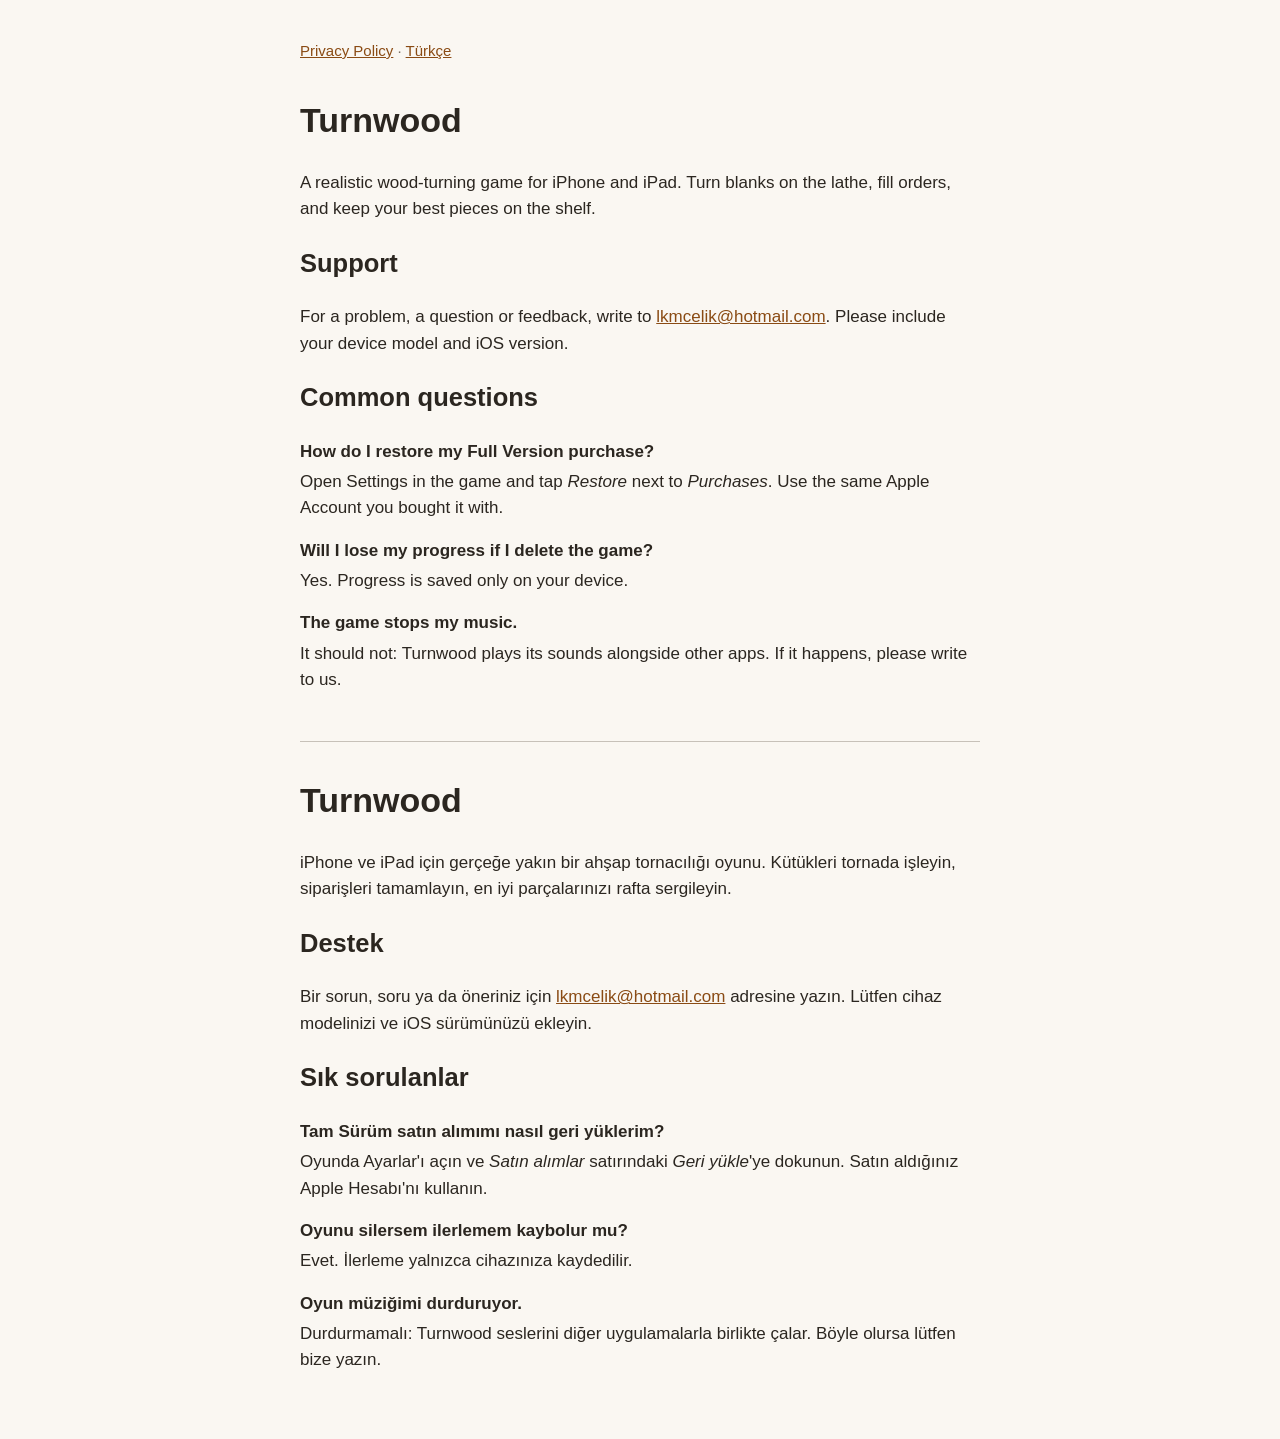
==== index.html @ 7970b035 "Turnwood support and privacy pages Co-Authored-By: Claude Opus 5.5 <noreply@anthropic.com> Claude-Se" ====
<!doctype html>
<html lang="en">
<head>
<meta charset="utf-8">
<meta name="viewport" content="width=device-width, initial-scale=1">
<title>Turnwood Support</title>
<link rel="stylesheet" href="style.css">
</head>
<body>
<main>
<p class="nav"><a href="privacy.html">Privacy Policy</a> · <a href="#tr">Türkçe</a></p>

<h1>Turnwood</h1>
<p>A realistic wood-turning game for iPhone and iPad. Turn blanks on the lathe, fill orders, and keep your best pieces on the shelf.</p>

<h2>Support</h2>
<p>For a problem, a question or feedback, write to <a href="mailto:lkmcelik@hotmail.com">lkmcelik@hotmail.com</a>. Please include your device model and iOS version.</p>

<h2>Common questions</h2>
<dl>
  <dt>How do I restore my Full Version purchase?</dt>
  <dd>Open Settings in the game and tap <em>Restore</em> next to <em>Purchases</em>. Use the same Apple Account you bought it with.</dd>
  <dt>Will I lose my progress if I delete the game?</dt>
  <dd>Yes. Progress is saved only on your device.</dd>
  <dt>The game stops my music.</dt>
  <dd>It should not: Turnwood plays its sounds alongside other apps. If it happens, please write to us.</dd>
</dl>

<hr>

<div id="tr" lang="tr">
<h1>Turnwood</h1>
<p>iPhone ve iPad için gerçeğe yakın bir ahşap tornacılığı oyunu. Kütükleri tornada işleyin, siparişleri tamamlayın, en iyi parçalarınızı rafta sergileyin.</p>

<h2>Destek</h2>
<p>Bir sorun, soru ya da öneriniz için <a href="mailto:lkmcelik@hotmail.com">lkmcelik@hotmail.com</a> adresine yazın. Lütfen cihaz modelinizi ve iOS sürümünüzü ekleyin.</p>

<h2>Sık sorulanlar</h2>
<dl>
  <dt>Tam Sürüm satın alımımı nasıl geri yüklerim?</dt>
  <dd>Oyunda Ayarlar'ı açın ve <em>Satın alımlar</em> satırındaki <em>Geri yükle</em>'ye dokunun. Satın aldığınız Apple Hesabı'nı kullanın.</dd>
  <dt>Oyunu silersem ilerlemem kaybolur mu?</dt>
  <dd>Evet. İlerleme yalnızca cihazınıza kaydedilir.</dd>
  <dt>Oyun müziğimi durduruyor.</dt>
  <dd>Durdurmamalı: Turnwood seslerini diğer uygulamalarla birlikte çalar. Böyle olursa lütfen bize yazın.</dd>
</dl>
</div>
</main>
</body>
</html>
---- style.css ----
:root { --bg: #faf7f2; --fg: #2b2620; --muted: #7a6f63; --link: #8a4b14; }
@media (prefers-color-scheme: dark) {
  :root { --bg: #1d1a17; --fg: #ece6dd; --muted: #a39887; --link: #e0a060; }
}
body { margin: 0; background: var(--bg); color: var(--fg); font: 17px/1.55 -apple-system, BlinkMacSystemFont, "Segoe UI", sans-serif; }
main { max-width: 680px; margin: 0 auto; padding: 24px 16px 48px; }
a { color: var(--link); }
.nav, .date { color: var(--muted); font-size: 15px; }
h1 { margin-top: 32px; }
dt { font-weight: 600; margin-top: 16px; }
dd { margin: 4px 0 0; }
hr { border: 0; border-top: 1px solid var(--muted); opacity: 0.4; margin: 48px 0 0; }
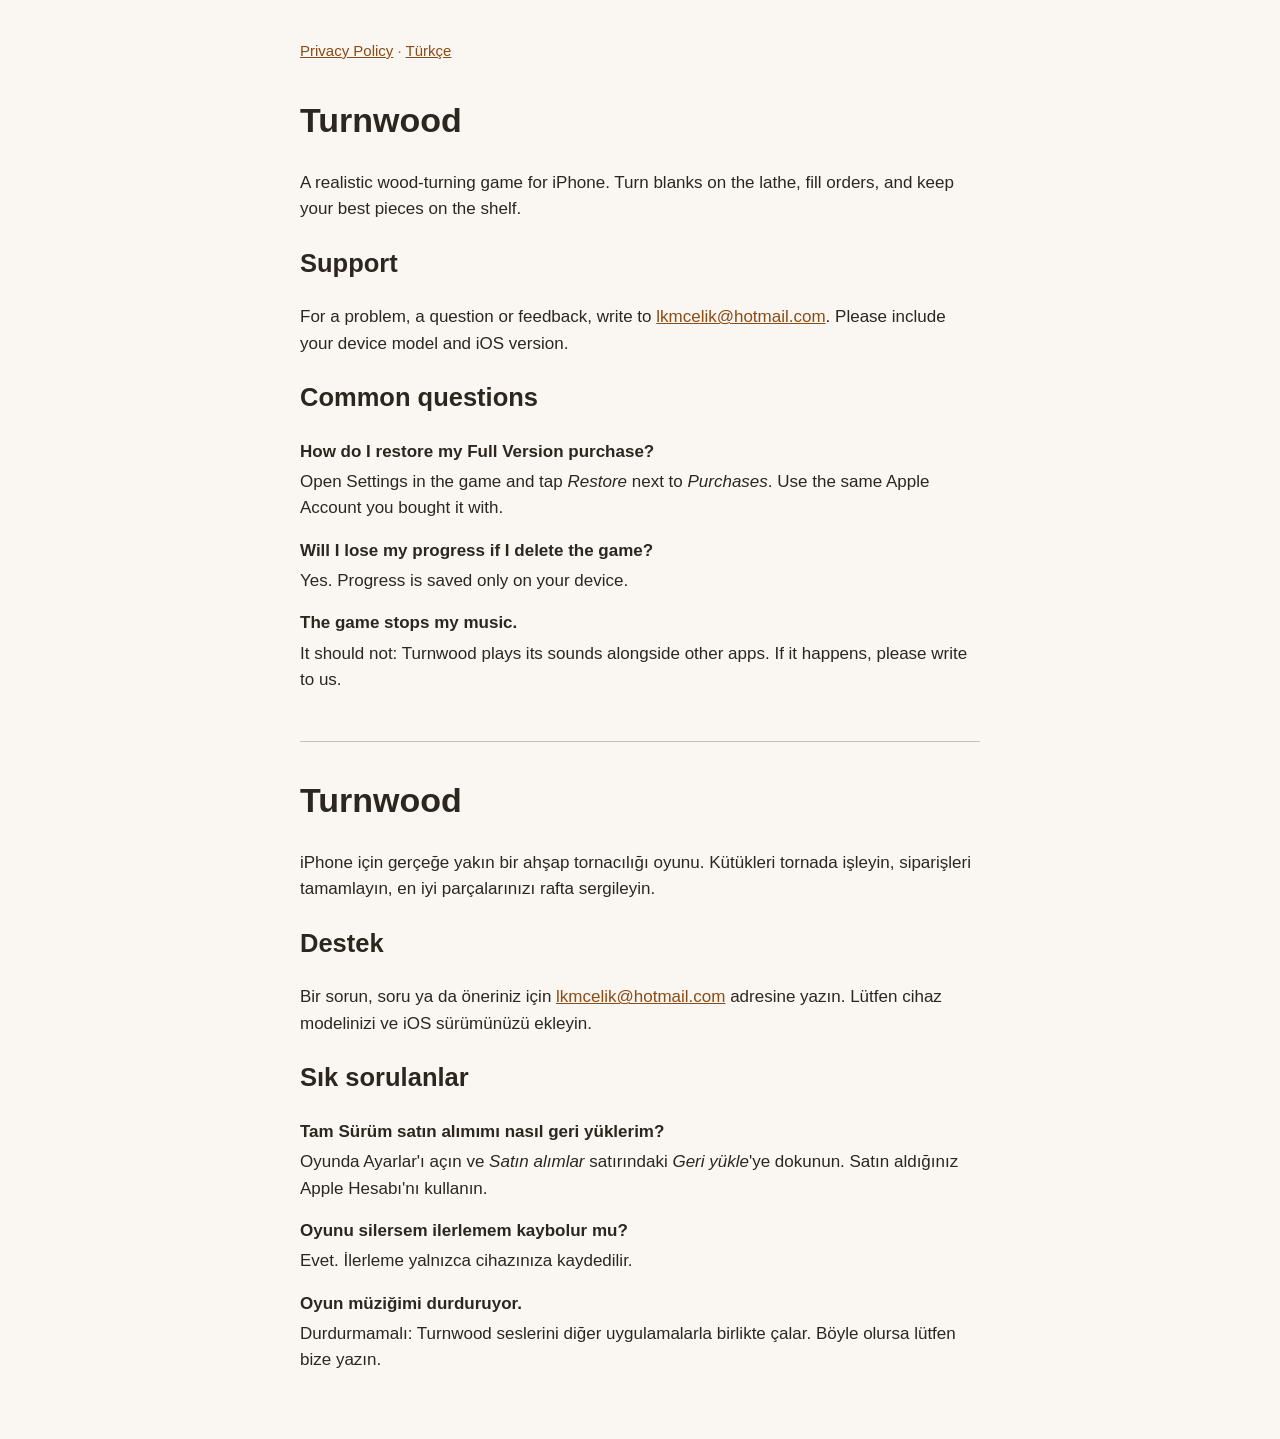
==== commit 9f195c89: "Support page: 1.0 is for iPhone Co-Authored-By: Claude Fable 5.2 <noreply@anthropic.com> Claude-Sess" ====
--- a/index.html
+++ b/index.html
@@ -11,7 +11,7 @@
 <p class="nav"><a href="privacy.html">Privacy Policy</a> · <a href="#tr">Türkçe</a></p>
 
 <h1>Turnwood</h1>
-<p>A realistic wood-turning game for iPhone and iPad. Turn blanks on the lathe, fill orders, and keep your best pieces on the shelf.</p>
+<p>A realistic wood-turning game for iPhone. Turn blanks on the lathe, fill orders, and keep your best pieces on the shelf.</p>
 
 <h2>Support</h2>
 <p>For a problem, a question or feedback, write to <a href="mailto:lkmcelik@hotmail.com">lkmcelik@hotmail.com</a>. Please include your device model and iOS version.</p>
@@ -30,7 +30,7 @@
 
 <div id="tr" lang="tr">
 <h1>Turnwood</h1>
-<p>iPhone ve iPad için gerçeğe yakın bir ahşap tornacılığı oyunu. Kütükleri tornada işleyin, siparişleri tamamlayın, en iyi parçalarınızı rafta sergileyin.</p>
+<p>iPhone için gerçeğe yakın bir ahşap tornacılığı oyunu. Kütükleri tornada işleyin, siparişleri tamamlayın, en iyi parçalarınızı rafta sergileyin.</p>
 
 <h2>Destek</h2>
 <p>Bir sorun, soru ya da öneriniz için <a href="mailto:lkmcelik@hotmail.com">lkmcelik@hotmail.com</a> adresine yazın. Lütfen cihaz modelinizi ve iOS sürümünüzü ekleyin.</p>
